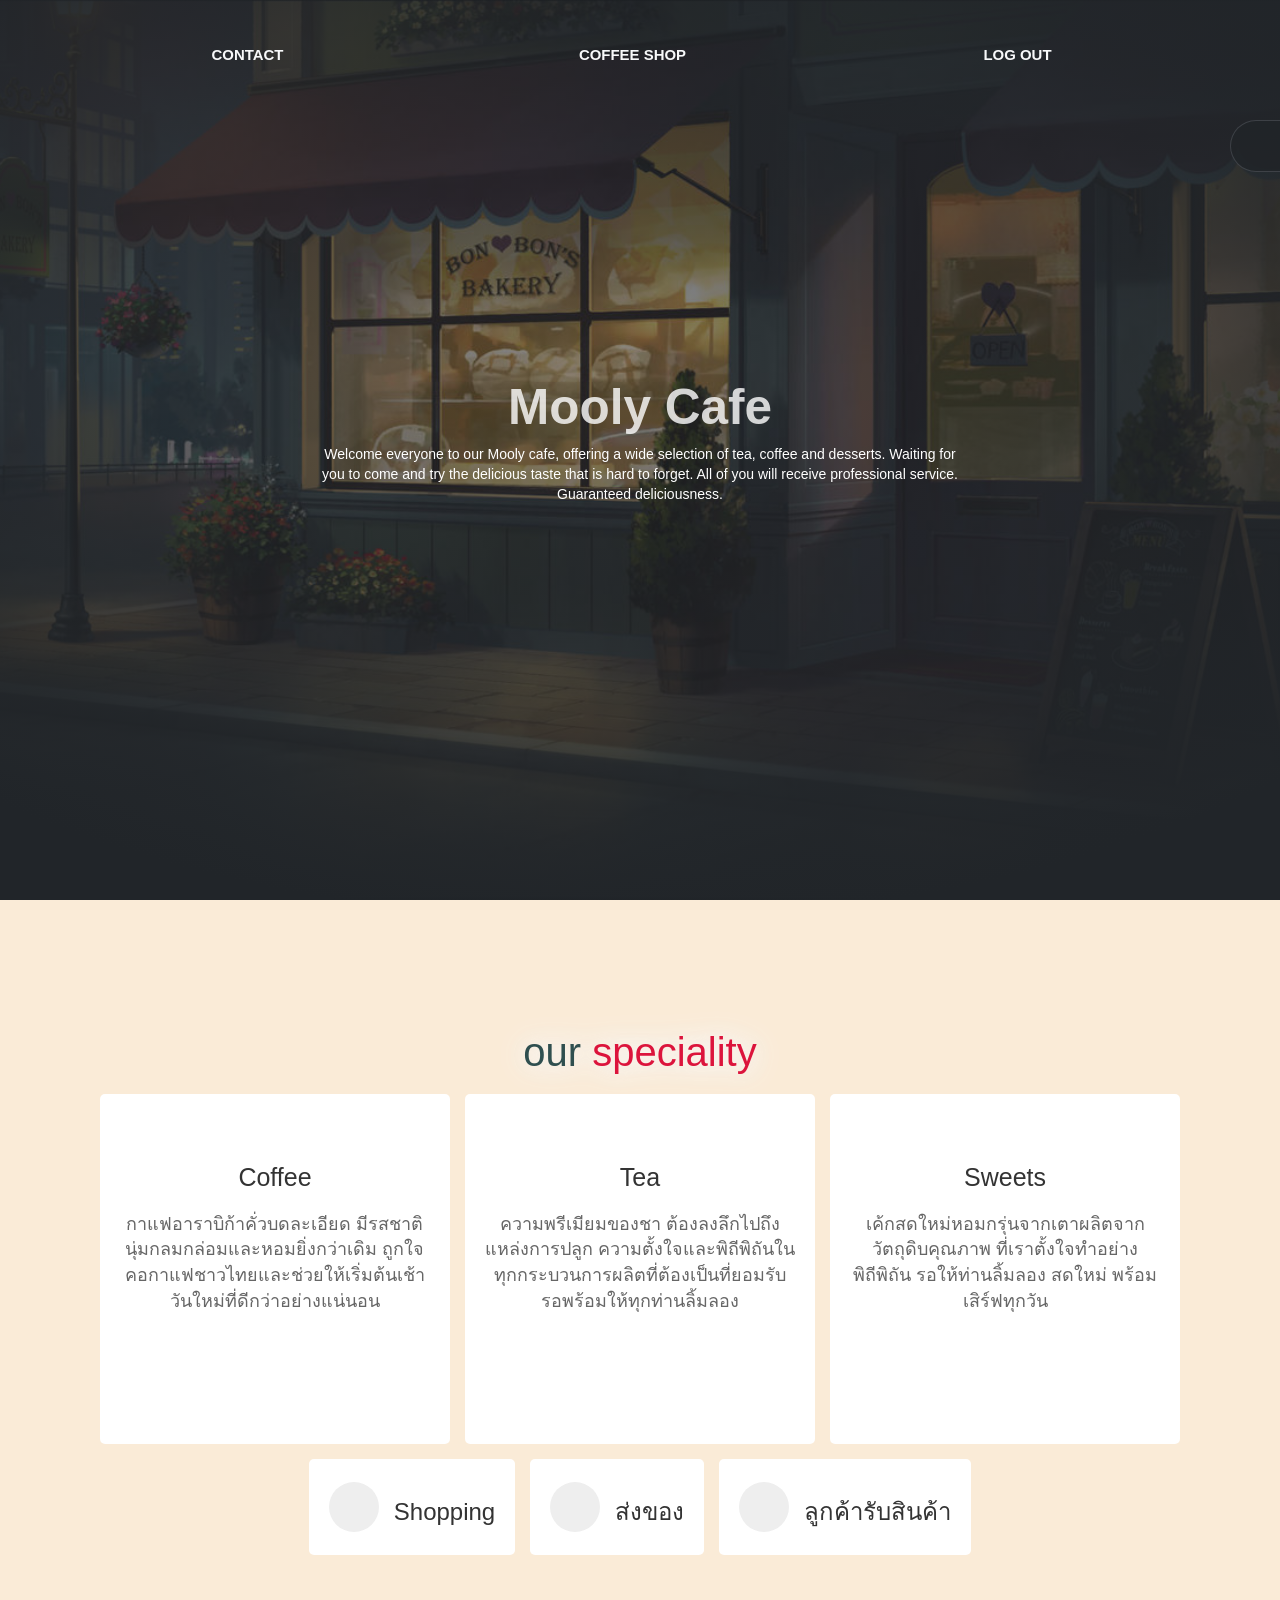
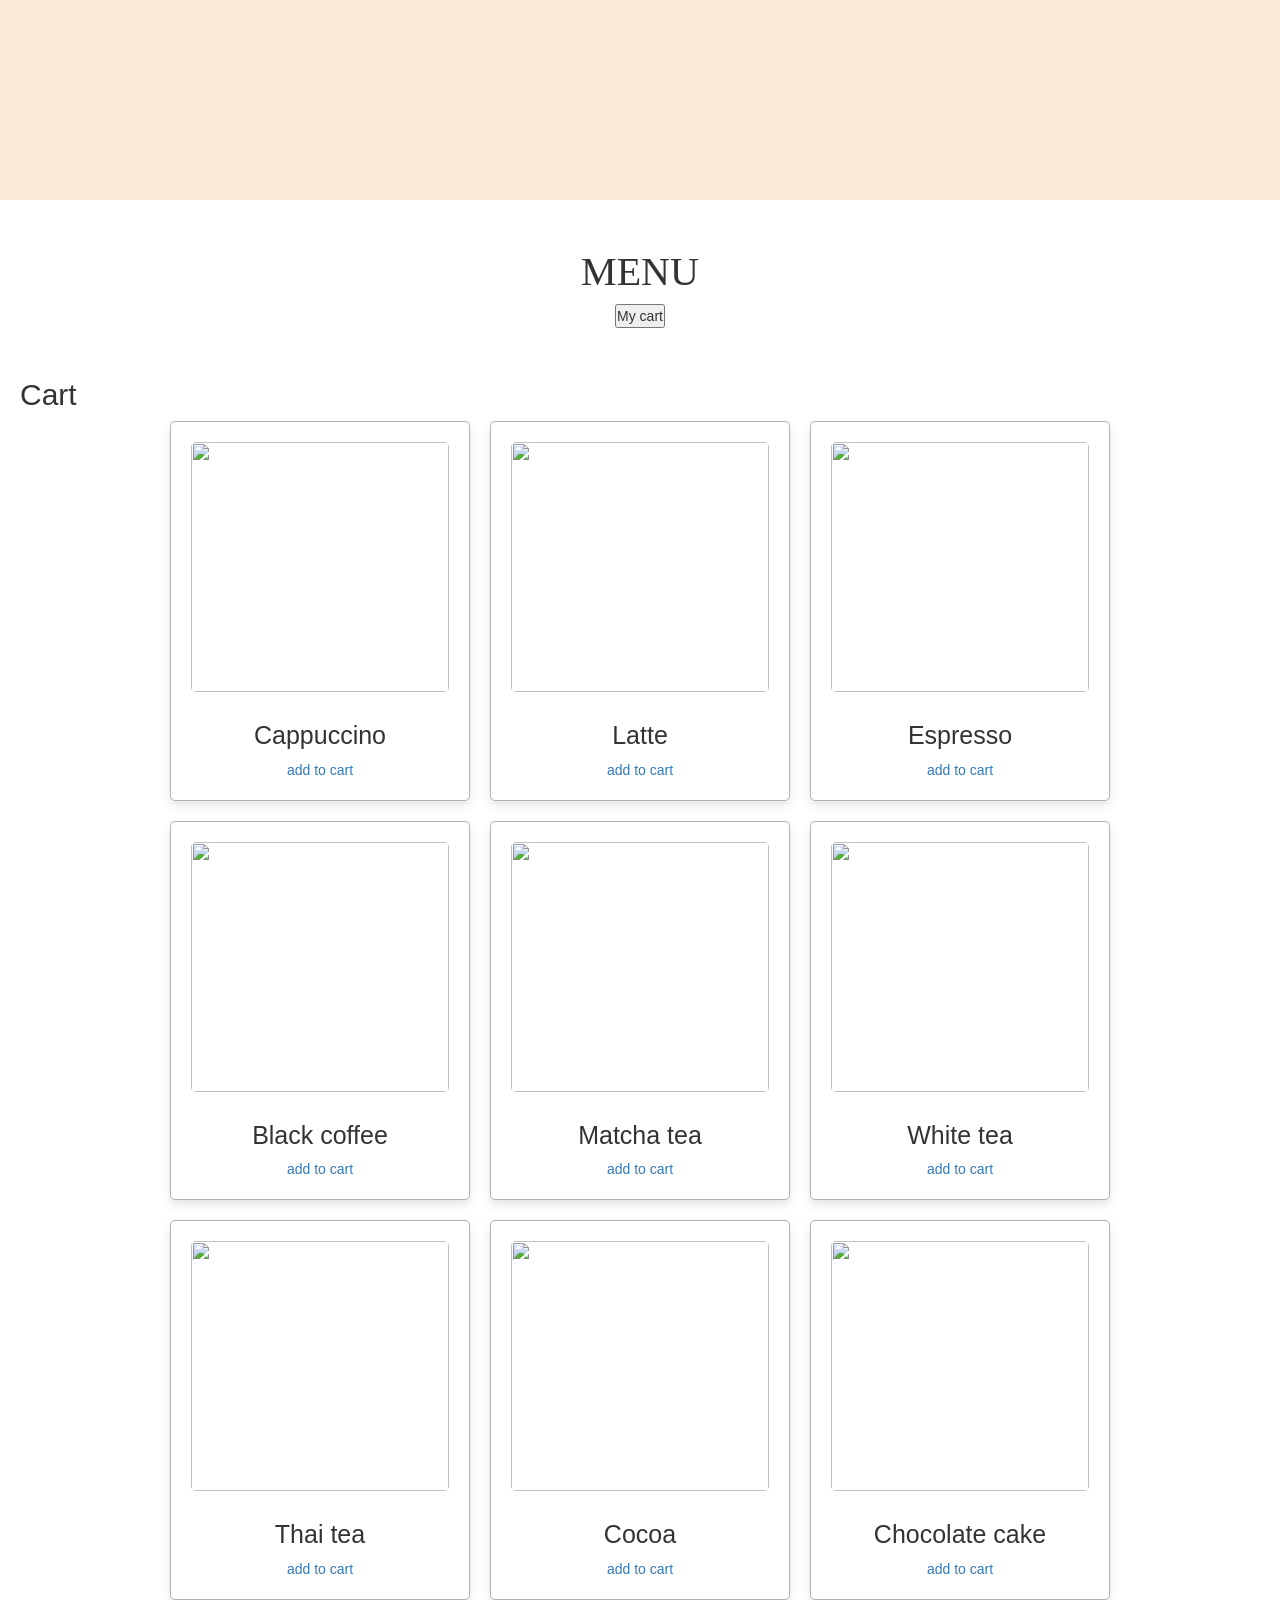
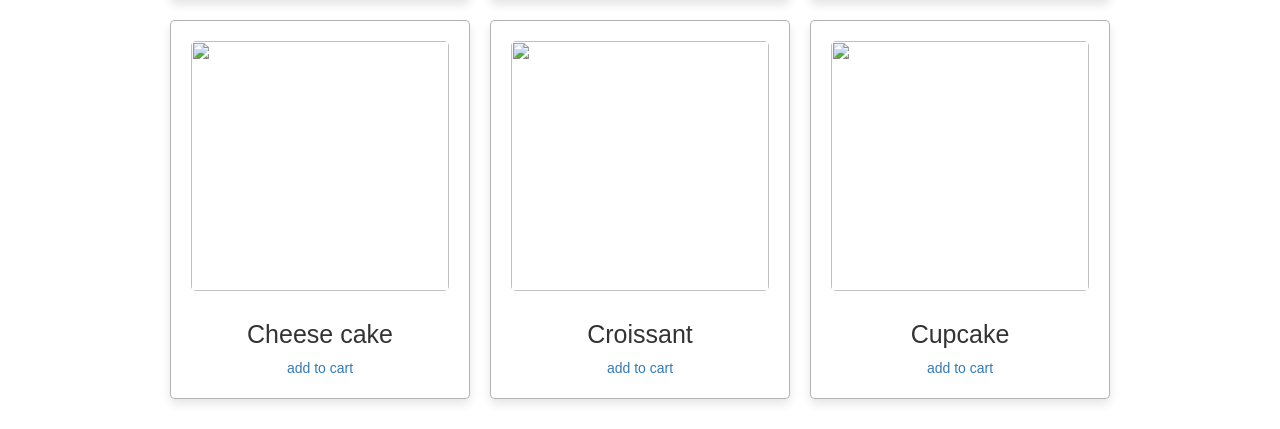
==== cafe.html @ e562bb5f "Webcafe" ====
<!DOCTYPE html>
<html lang="en">
<head>
	<meta charset="utf-8">
    <meta name="viewport" content="width=device-width, initial-scale=1, shrink-to-fit=no">
    <meta name="description" content="Start your development with Dorang landing page.">
    <meta name="author" content="Devcrud">
    <title>Nut So cool</title>
    <!-- font icons -->
    <link rel="stylesheet" href="assets/vendors/themify-icons/css/themify-icons.css">

   
	<link rel="stylesheet" href="assets/css/dorang.css">
    <link rel="stylesheet" href="styles/cafe.css">
    <link rel="stylesheet" href="styles/cafeContent.css">
    <link rel="stylesheet" href="styles/daynighticon.css">
    <link rel="stylesheet" href="https://cdnjs.cloudflare.com/ajax/libs/font-awesome/4.7.0/css/font-awesome.min.css">
    <link rel="stylesheet" href="https://maxcdn.bootstrapcdn.com/bootstrap/3.4.1/css/bootstrap.min.css">
    <script src="https://ajax.googleapis.com/ajax/libs/jquery/3.6.0/jquery.min.js"></script>
    <script src="https://maxcdn.bootstrapcdn.com/bootstrap/3.4.1/js/bootstrap.min.js"></script>

</head>
<body data-spy="scroll" data-target=".navbar" data-offset="40" id="home" class="dark-theme">
    
    <!-- page navbar -->
    <nav class="page-navbar" data-spy="affix" data-offset-top="10">
        <ul class="nav-navbar container">
            <li class="nav-item"><a href="contact.html" class="nav-link">CONTACT</a></li>
            <li class="nav-item"><a href="" class="nav-link">COFFEE SHOP</a></li>
            <li class="nav-item"><a href="index.html" class="nav-link">LOG OUT</a></li>
            
                
        </ul>
    </nav><!-- end of page navbar -->

    <div class="theme-selector">
        <a href="javascript:void(0)" class="spinner">
            <i class="ti-paint-bucket"></i>
        </a>
        <div class="body">
            <a href="javascript:void(0)" class="light"></a>
            <a href="javascript:void(0)" class="dark"></a>
        </div>
    </div>  

    <!-- page header -->
    <header class="header">
        <div class="overlay"></div>
        <div class="header-content">
            <h1 class="header-title">Mooly Cafe</h1>
            <p class="header-subtitle">Welcome everyone to our Mooly cafe, offering a wide selection of tea, coffee and desserts. Waiting for you to come and try the delicious taste that is hard to forget. All of you will receive professional service. Guaranteed deliciousness.</p>

           

        </div>
    </header><!-- end of page header -->
    <script src="src/cafe.js"></script>
    <!-- coffe shop -->
    <section class="coffeeshop">
        <h1 class="heading1"> our <span>speciality</span> </h1>
        <div class="box-container1">
            <div class="box1">
                <img class="image"
                    src="https://skeducation.com/wordpress/wp-content/uploads/2016/10/coffee2-900x480.jpg" alt="">
                <div class="content1">
                    <img src="https://cdn.icon-icons.com/icons2/1447/PNG/96/32432hotbeverage_98916.png" alt="">
                    <h3>Coffee</h3>
                    <p>กาแฟอาราบิก้าคั่วบดละเอียด
                        มีรสชาตินุ่มกลมกล่อมและหอมยิ่งกว่าเดิม
                        ถูกใจคอกาแฟชาวไทยและช่วยให้เริ่มต้นเช้าวันใหม่ที่ดีกว่าอย่างแน่นอน</p>
                </div>
            </div>

            <div class="box1">
                <img class="image"
                    src="https://res.cloudinary.com/dk0z4ums3/image/upload/v1621051241/attached_image_th/cupofasianherbaltea.jpg"
                    alt="">
                <div class="content1">
                    <img src="https://cdn.icon-icons.com/icons2/1954/PNG/96/teacup_122711.png" alt="">
                    <h3>Tea</h3>
                    <p>ความพรีเมียมของชา ต้องลงลึกไปถึงแหล่งการปลูก
                        ความตั้งใจและพิถีพิถันในทุกกระบวนการผลิตที่ต้องเป็นที่ยอมรับรอพร้อมให้ทุกท่านลิ้มลอง</p>
                </div>
            </div>

            <div class="box1">
                <img class="image"
                    src="https://chillchilljapan.com/wp-content/uploads/2016/05/%E0%B8%A0%E0%B8%B2%E0%B8%9E%E0%B8%AB%E0%B8%99%E0%B9%89%E0%B8%B2%E0%B8%88%E0%B8%AD-2018-01-05-11.52.01.png"
                    alt="">
                <div class="content1">
                    <img src="https://cdn.icon-icons.com/icons2/1447/PNG/96/32422shortcake_98853.png" alt="">
                    <h3>Sweets</h3>
                    <p>เค้กสดใหม่หอมกรุ่นจากเตาผลิตจากวัตถุดิบคุณภาพ ที่เราตั้งใจทำอย่างพิถีพิถัน รอให้ท่านลิ้มลอง
                        สดใหม่ พร้อมเสิร์ฟทุกวัน</p>
                </div>
            </div>
            
            <div class="icons">
                <i class="fa-duotone fa-cart-shopping-fast"></i>
                <div class="contenti">
                    <h3>Shopping</h3>
                </div>
            </div>

            <div class="icons">
                <i class="fa-duotone fa-cart-shopping-fast"></i>
                <div class="contenti">
                    <h3>ส่งของ</h3>
                </div>
            </div>

            <div class="icons">
                <i class="fa-duotone fa-cart-shopping-fast"></i>
                <div class="contenti">
                    <h3>ลูกค้ารับสินค้า</h3>
                </div>
            </div>
        </div>
        
    </section>
    <!-- รูปไอคอนตะกร้าจ้า  : <i class="fa-duotone fa-cart-shopping"></i> -->
    
    <section class="coffeebar" id="coffeebar">
        <div class="heading">
            <h3>MENU</h3>
            <button type="botton btn-cart">My cart</button>
        </div>
        
        <div class=" cart">
            <h2 class="cart-title">Cart</h2>
            
        </div>

        <div class="box-container">
            <div class="box">
                <span class="price"> 50bath </span>
                <img src="https://i.ibb.co/fpjVnZF/cappucino.jpg" alt="">
                <h3>Cappuccino</h3>
                <div class="buttons">
                    <!-- <input type ="number" value = "1" class = "product"> -->
                    <a href="#" class="btn-add">add to cart</a>
                </div>
            </div>

            <div class="box">
                <span class="price"> 50bath </span>
                <img src="https://i.ibb.co/N7mYw18/Latte-art.jpg" alt="">
                <h3>Latte</h3>
                <div class="buttons">
                    <a href="#" class="btn-cart">add to cart</a>
                </div>
            </div>

            <div class="box">
                <span class="price"> 50bath </span>
                <img src="https://i.ibb.co/1f94T7Z/es.jpg" alt="">
                <h3>Espresso</h3>
                <div class="buttons">
                    <a href="#" class="btn-cart">add to cart</a>
                </div>
            </div>

            <div class="box">
                <span class="price"> 50bath </span>
                <img src="https://i.ibb.co/y65c2xg/bcoffee.jpg" alt="">
                <h3>Black coffee</h3>
                <div class="buttons">
                    <a href="#" class="btn-cart">add to cart</a>
                </div>
            </div>

            <div class="box">
                <span class="price"> 50bath </span>
                <img src="https://i.ibb.co/X7wWy4K/matcha.jpg" alt="">
                <h3>Matcha tea</h3>
                <div class="buttons">
                    <a href="#" class="btn-cart">add to cart</a>
                </div>
            </div>

            <div class="box">
                <span class="price"> 60 bath </span>
                <img src="https://i.ibb.co/4sgkLrQ/whitetea.jpg" alt="">
                <h3>White tea</h3>
                <div class="buttons">
                    <a href="#" class="btn-cart">add to cart</a>
                </div>
            </div>

            <div class="box">
                <span class="price"> 40bath </span>
                <img src="https://i.ibb.co/pfft38P/tea.jpg" alt="">
                <h3>Thai tea</h3>
                <div class="buttons">
                    <a href="#" class="btn-cart">add to cart</a>
                </div>
            </div>

            <div class="box">
                <span class="price"> 40bath </span>
                <img src="https://i.ibb.co/c6w3RBk/cocoamilk.jpg" alt="">
                <h3>Cocoa</h3>
                <div class="buttons">
                    <a href="#" class="btn-cart">add to cart</a>
                </div>
            </div>

            <div class="box">
                <span class="price"> 60bath </span>
                <img src="https://i.ibb.co/RP58Jt3/Chocolatecake.jpg" alt="">
                <h3>Chocolate cake</h3>
                <div class="buttons">
                    <a href="#" class="btn-cart">add to cart</a>
                </div>
            </div>

            <div class="box">
                <span class="price"> 60 bath </span>
                <img src="https://i.ibb.co/W2pWGGS/cheesecake.jpg" alt="">
                <h3>Cheese cake</h3>
                <div class="buttons">
                    <a href="#" class="btn-cart">add to cart</a>
                </div>
            </div>

            <div class="box">
                <span class="price"> 60 bath </span>
                <img src="https://i.ibb.co/FmWG3Bw/Croissant.png" alt="">
                <h3>Croissant</h3>
                <div class="buttons">
                    <a href="#" class="btn-cart">add to cart</a>
                </div>
            </div>

            <div class="box">
                <span class="price"> 60 bath </span>
                <img src="https://i.ibb.co/64CjGXd/cupcake.jpg" alt="">
                <h3>Cupcake</h3>
                <div class="buttons">
                    <a href="#" class="btn-cart">add to cart</a>
                </div>
            </div>
        </div>
    </section>
  
   

    <!-- open js -->
    <script src="src/Openns.js"></script>

</body>
</html>
---- assets/css/dorang.css ----
/* modal box */
.modalBox {
  position: fixed;
  width: 0%;
  height: 0%;
  display: block;
  z-index: 1000;
  opacity: 0;
  visibility: hidden;
  background: rgba(33, 37, 41, 0.3);
}

.modalBox .modalBox-body {
  width: 0%;
  height: 0%;
  -webkit-transition: height .4s;
  transition: height .4s;
  overflow: hidden;
  position: absolute;
  left: 50%;
  top: 50%;
  -webkit-transform: translate(-50%, -50%);
      -ms-transform: translate(-50%, -50%);
          transform: translate(-50%, -50%);
}

.modalBox.show {
  opacity: 1;
  visibility: visible;
  top: 0;
  width: 100%;
  height: 100%;
}

.modalBox.show .modalBox-body {
  width: 70%;
  height: 450px;
}

/* page navbar */
.page-navbar {
  z-index: 999;
  position: fixed;
  width: 100%;
  top: 0;
  display: -webkit-box;
  display: -webkit-flex;
  display: -ms-flexbox;
  display: flex;
  height: 110px;
  -webkit-transition: all, 0.5s;
  transition: all, 0.5s;
}

@media (prefers-reduced-motion: reduce) {
  .page-navbar {
    -webkit-transition: none;
    transition: none;
  }
}

.page-navbar .nav-navbar {
  height: 100%;
  list-style-type: none;
  padding-left: 0;
  display: -webkit-box;
  display: -webkit-flex;
  display: -ms-flexbox;
  display: flex;
  -webkit-box-align: center;
  -webkit-align-items: center;
      -ms-flex-align: center;
          align-items: center;
}

.page-navbar .nav-navbar .nav-item {
  -webkit-box-flex: 1;
  -webkit-flex-grow: 1;
      -ms-flex-positive: 1;
          flex-grow: 1;
  text-align: center;
  -webkit-flex-basis: 0;
      -ms-flex-preferred-size: 0;
          flex-basis: 0;
}

.page-navbar .nav-navbar .nav-link {
  -webkit-box-flex: 1;
  -webkit-flex-grow: 1;
      -ms-flex-positive: 1;
          flex-grow: 1;
  text-align: center;
  -webkit-flex-basis: 0;
      -ms-flex-preferred-size: 0;
          flex-basis: 0;
  flex-grow: 1;
  color: #f8f9fa;
  font-weight: bold;
  text-decoration: none;
  font-size: calc(12px + (15 - 12) * ((100vw - 300px) / (1300 - 300)));
}

.page-navbar .nav-navbar .nav-link i {
  font-weight: bold;
  display: inline-block;
  margin-right: 3px;
  position: relative;
  top: 1px;
  font-size: 14px;
}

.page-navbar .nav-navbar .nav-link img {
  width: calc(25px + (45 - 25) * ((100vw - 300px) / (1300 - 300)));
}

.page-navbar .nav-navbar .search {
  position: relative;
}

.page-navbar .nav-navbar .search .search-wrapper {
  position: absolute;
  top: 170%;
  right: 25%;
  width: 100%;
  background: rgba(33, 37, 41, 0.9);
  border-radius: 0.25rem;
  padding: 10px;
  border: 1px solid #495057;
  min-width: 250px;
  opacity: 0;
  visibility: hidden;
  -webkit-transform: translateY(10px);
      -ms-transform: translateY(10px);
          transform: translateY(10px);
  -webkit-transition: all, 0.3s;
  transition: all, 0.3s;
}

@media (prefers-reduced-motion: reduce) {
  .page-navbar .nav-navbar .search .search-wrapper {
    -webkit-transition: none;
    transition: none;
  }
}

.page-navbar .nav-navbar .search .search-wrapper:after {
  content: '';
  width: 15px;
  height: 15px;
  border-radius: 3px;
  display: block;
  background: inherit;
  -webkit-transform: rotate(45deg);
      -ms-transform: rotate(45deg);
          transform: rotate(45deg);
  position: absolute;
  top: -8px;
  right: 40px;
  border-top: 1px solid #495057;
  border-left: 1px solid #495057;
}

.page-navbar .nav-navbar .search .search-wrapper input {
  border-radius: 0.25rem;
  border-width: 1px;
  padding: 5px 8px;
  margin: 0;
}

.page-navbar .nav-navbar .search .search-wrapper.show {
  opacity: 1;
  visibility: visible;
  -webkit-transform: translateY(0);
      -ms-transform: translateY(0);
          transform: translateY(0);
}

.page-navbar.affix {
  background: #212529;
  height: 70px;
  border-bottom: 1px solid rgba(173, 181, 189, 0.1);
}

.page-navbar.affix .nav-link {
  color: #fff;
}

/* select theme */
.theme-selector {
  background: rgba(33, 37, 41, 0.8);
  z-index: 1000;
  position: fixed;
  top: 120px;
  left: calc(100% - 50px);
  width: 200px;
  display: -webkit-box;
  display: -webkit-flex;
  display: -ms-flexbox;
  display: flex;
  border-radius: 40px 0 0 40px;
  border: 1px solid rgba(173, 181, 189, 0.2);
  -webkit-transition: all, 0.3s;
  transition: all, 0.3s;
}

@media (prefers-reduced-motion: reduce) {
  .theme-selector {
    -webkit-transition: none;
    transition: none;
  }
}

.theme-selector.show {
  left: calc(100% - 200px);
}

.theme-selector .spinner {
  width: 50px;
  height: 50px;
  text-align: center;
  line-height: 50px;
  border-right: 1px solid rgba(173, 181, 189, 0.2);
}

.theme-selector .spinner i {
  color: #fff;
}

.theme-selector .body {
  -webkit-box-flex: 1;
  -webkit-flex-grow: 1;
      -ms-flex-positive: 1;
          flex-grow: 1;
  text-align: center;
}

.theme-selector .body a {
  display: inline-block;
  width: 20px;
  height: 20px;
  border-radius: 50%;
  margin-top: 15px;
}

.theme-selector .body a.light {
  background: #fff;
  border: 2px solid #343a40;
}

.theme-selector .body a.dark {
  background: #343a40;
  border: 2px solid #fff;
}

.footer {
  position: relative;
  width: 100%;
  z-index: 999;
  display: -webkit-box;
  display: -webkit-flex;
  display: -ms-flexbox;
  display: flex;
  padding: 20px 0;
  margin-top: 50px;
  -webkit-box-align: center;
  -webkit-align-items: center;
      -ms-flex-align: center;
          align-items: center;
}

.footer .infos {
  text-align: right;
  color: #fff;
  opacity: 1;
  width: 50%;
  margin-bottom: -1px;
  padding: 0 4px;
  font-size: 14px;
}

.footer .infos a {
  color: inherit;
  display: inline-block;
}

.footer span {
  width: 40px;
  display: inline-block;
  text-align: center;
}

.footer .links {
  width: 50%;
  text-align: left;
  padding: 0 4px;
}

.footer .links a {
  display: inline-block;
  margin: 0 15px;
  color: #fff;
  opacity: 1;
  font-size: 14px;
}

.footer .links a:first-child {
  margin-left: 0;
}

@media (max-width: 991.98px) {
  .footer {
    -webkit-box-orient: vertical;
    -webkit-box-direction: normal;
    -webkit-flex-direction: column;
        -ms-flex-direction: column;
            flex-direction: column;
  }
  .footer .infos,
  .footer .links {
    width: 100%;
    text-align: center;
    margin: 5px 0;
  }
  .footer span {
    display: none;
  }
}

.header {
  z-index: 990;
  position: relative;
  height: 100%;
  min-height: 600px;
  text-align: center;
  color: #fff;
  background-image: url(../styles/image/header.png);
  background-size: cover;
  background-position: center;
  -webkit-transition: .2s;
  transition: .2s;
  -webkit-transition-timing-function: linear;
          transition-timing-function: linear;
}

.header .overlay {
  position: absolute;
  left: 0;
  top: 0;
  height: 100%;
  width: 100%;
  background-image: -webkit-radial-gradient(48% 42%, 140% 110%, rgba(33, 37, 41, 0.5), rgba(33, 37, 41, 0.6), rgba(33, 37, 41, 0.7), rgba(33, 37, 41, 0.8), rgba(33, 37, 41, 0.93), #212529 55%, #212529 200%);
  background-image: radial-gradient(140% 110% at 48% 42%, rgba(33, 37, 41, 0.5), rgba(33, 37, 41, 0.6), rgba(33, 37, 41, 0.7), rgba(33, 37, 41, 0.8), rgba(33, 37, 41, 0.93), #212529 55%, #212529 200%);
}

.header .header-content {
  position: absolute;
  left: 50%;
  top: 50%;
  -webkit-transform: translate(-50%, -50%);
  -ms-transform: translate(-50%, -50%);
      transform: translate(-50%, -50%);
}

.header .header-content .header-title {
  font-size: calc(25px + (50 - 25) * ((100vw - 300px) / (1300 - 300)));
  margin-top: 15px;
  margin-bottom: 10px;
  font-weight: bold;
}

.header .header-content .header-subtitle {
  opacity: 1;
  margin-bottom: 30px;
}

.header .header-content .btn-theme-color {
  padding: 8px 20px;
  border-radius: 30px;
  border: 2px solid #fff;
  color: #fff;
  background: transparent;
  outline: 0;
  -webkit-transition: all, 0.3s;
  transition: all, 0.3s;
  font-size: calc(12px + (15 - 12) * ((100vw - 300px) / (1300 - 300)));
  font-weight: bold;
}

@media (prefers-reduced-motion: reduce) {
  .header .header-content .btn-theme-color {
    -webkit-transition: none;
    transition: none;
  }
}

.header .header-content .btn-theme-color i {
  position: relative;
  top: 1px;
  font-weight: bold;
}

.header .header-content .btn-theme-color:hover {
  background: rgba(255, 255, 255, 0.5);
  border-color: rgba(255, 255, 255, 0.1);
  color: #000;
}

.header .header-content .btn-theme-color:active {
  background: white;
}

.header-title {
  font-size: 2.4rem;
  font-weight: bold;
  opacity: .8;
}

.header-mini {
  min-height: 24rem;
  height: 24rem;
  display: -webkit-box;
  display: -webkit-flex;
  display: -ms-flexbox;
  display: flex;
  -webkit-box-orient: vertical;
  -webkit-box-direction: normal;
  -webkit-flex-direction: column;
      -ms-flex-direction: column;
          flex-direction: column;
  -webkit-box-align: center;
  -webkit-align-items: center;
      -ms-flex-align: center;
          align-items: center;
  -webkit-box-pack: center;
  -webkit-justify-content: center;
      -ms-flex-pack: center;
          justify-content: center;
  text-align: center;
  padding: 1rem;
  background: #80bdff !important;
}

html,
body {
  height: 100%;
}

/* page container and row */
.page-container {
  text-align: center;
  padding: 50px 0;
}

@media (max-width: 767.98px) {
  .row {
    margin-left: 0;
    margin-right: 0;
  }
}


.contact-section .overlay {
  position: absolute;
  left: 0;
  top: 0;
  height: 100%;
  width: 100%;
  background-image: -webkit-radial-gradient(48% 65%, 200% 130%, rgba(33, 37, 41, 0.5), rgba(33, 37, 41, 0.6), rgba(33, 37, 41, 0.7), rgba(33, 37, 41, 0.87), rgba(33, 37, 41, 0.99), #212529 55%, #212529 200%);
  background-image: radial-gradient(200% 130% at 48% 65%, rgba(33, 37, 41, 0.5), rgba(33, 37, 41, 0.6), rgba(33, 37, 41, 0.7), rgba(33, 37, 41, 0.87), rgba(33, 37, 41, 0.99), #212529 55%, #212529 200%);
}

body.light-theme {
  background-color: #fff !important;
  color: #000;
}

body.light-theme .title {
  color: #000;
}

body.light-theme p {
  color: #000;
}

body.light-theme nav.page-navbar .nav-link {
  color: #000;
}

body.light-theme nav.page-navbar.affix {
  background: #fff;
  border-bottom: 1px solid rgba(73, 80, 87, 0.2);
}

body.light-theme nav.page-navbar.affix .nav-link {
  color: #343a40;
}

body.light-theme nav.page-navbar .nav-navbar .search .search-wrapper {
  background: #fff;
  border-color: rgba(173, 181, 189, 0.5);
}

body.light-theme nav.page-navbar .nav-navbar .search .search-wrapper:after {
  border-color: inherit;
}

body.light-theme .theme-selector {
  background: #fff;
}

body.light-theme .theme-selector .spinner i {
  color: #343a40;
}

body.light-theme .header {
  background-image: url(../styles/image/header-light.png);
}

body.light-theme .header .overlay {
  background-image: -webkit-radial-gradient(48% 42%, 140% 110%, rgba(255, 255, 255, 0.4), rgba(255, 255, 255, 0.5), rgba(255, 255, 255, 0.65), rgba(255, 255, 255, 0.75), rgba(255, 255, 255, 0.93), #fff 55%, #fff 200%);
  background-image: radial-gradient(1500% 300% at 48% 42%, rgba(255, 255, 255, 0.4), rgba(255, 255, 255, 0.5), rgba(255, 255, 255, 0.65), rgba(255, 255, 255, 0.75), rgba(255, 255, 255, 0.93), #fff 55%, #fff 200%);
}

body.light-theme .header p,
body.light-theme .header .title,
body.light-theme .header .header-title {
  color: #212529;
}

body.light-theme .header .btn-theme-color {
  border-color: #212529;
  color: #212529;
}

body.light-theme .header .btn-theme-color:hover {
  background: rgba(33, 37, 41, 0.5);
  border-color: rgba(33, 37, 41, 0.1);
  color: #fff;
}

body.light-theme .header .btn-theme-color:active {
  background: #212529;
}

body.light-theme .overlay-img p,
body.light-theme .overlay-img .title,
body.light-theme .overlay-img .subtitle {
  color: #fff;
}

body.light-theme .card .card-title,
body.light-theme .card .card-subtitle {
  color: #212529;
}

body.light-theme .form-control {
  border-color: #adb5bd;
  background: rgba(206, 212, 218, 0.6);
  color: #343a40;
}

body.light-theme .form-control::-webkit-input-placeholder {
  color: #495057;
}

body.light-theme .form-control::-moz-placeholder {
  color: #495057;
}

body.light-theme .form-control:-ms-input-placeholder {
  color: #495057;
}

body.light-theme .form-control::-ms-input-placeholder {
  color: #495057;
}

body.light-theme .form-control::placeholder {
  color: #495057;
}

body.light-theme .form-control:focus {
  border-color: rgba(33, 37, 41, 0.6);
}

body.light-theme .form-control[type="submit"]:focus, body.light-theme .form-control[type="submit"]:hover {
  background-color: rgba(52, 58, 64, 0.6);
  border-color: rgba(52, 58, 64, 0.6);
  color: #fff;
}

body.light-theme .contact-section .overlay {
  background-image: -webkit-radial-gradient(48% 65%, 200% 130%, rgba(255, 255, 255, 0.5), rgba(255, 255, 255, 0.6), rgba(255, 255, 255, 0.7), rgba(255, 255, 255, 0.87), rgba(255, 255, 255, 0.99), #fff 55%, #fff 200%);
  background-image: radial-gradient(200% 130% at 48% 65%, rgba(255, 255, 255, 0.5), rgba(255, 255, 255, 0.6), rgba(255, 255, 255, 0.7), rgba(255, 255, 255, 0.87), rgba(255, 255, 255, 0.99), #fff 55%, #fff 200%);
}

body.light-theme .contact-section .footer .infos,
body.light-theme .contact-section .footer span,
body.light-theme .contact-section .footer .links a {
  color: #212529;
}

body.dark-theme {
  background: #212529;
}
---- styles/cafe.css ----
* {
    margin: 0;
    padding: 0;
    box-sizing: border-box;
    font-family: 'Montserrat', sans-serif;
}

body {
    /* background-image: url(image/bgLight.png); */
    background-size: contain;
    transition: background-image .5s ease-in-out
    
   
}

.dark-mode {
    background-image: url(image/bgDark.png);
    background-size: contain;
    
    transition: background-image .5s ease-in-out
    
    
}
#yudBackground{
    mask-image: url(image/bgLight.png);
    width: 100%;
    height: 100%;
    object-fit: cover;
    position: absolute; 
    z-index:-2;
    
}

.topcontent{
    position: relative;
    min-height: 100vh;
}
a {
    text-decoration: none;
}

a:hover {
    text-decoration: none;
}

ul {
    list-style: none;
}


.menu {
    display: flex;
    justify-content: space-between;
    align-items: center;
    color: rgb(255, 251, 251);
    font-size: 1.5em;
    font-weight: bold;
    padding: 0.5em;
    text-align: center;
    margin: 0 auto;
    /* z-index: 1; */

}

.menu ul {
    display: flex;
    justify-content: flex-end;
    list-style-type: none;

}

.menu li {
    display: inline-block;
    margin: 0 1rem;
    padding: 0.5rem 1rem;
    position: relative;
    text-align: center;
    text-transform: uppercase;
    transition: all 0.3s ease;
    font-size: 22px;

}

.menu ul li a {
    filter: drop-shadow(0 0 10px rgb(245, 245, 245))drop-shadow(0 0 15px rgb(248, 246, 246));
    color: rgb(0, 0, 0);

}

.menu ul li a:hover {
    color: rgb(247, 190, 115);
    cursor: pointer;
    transform: scale(1.1);
    transition: 0.3s;
    /* margin: 24px; */
    width: 50px;
    height: 50px;
    animation: zoom-in-zoom-out 0.3s ease infinite;
}

@media screen and (max-width: 835px) {
    .menu {display: block;}
    .menu ul {display: block;}
  }

.nav-menu1{
    display: flex;
}

#exampleModal {
    color: black;
}

#inputTimer {
    text-align: center;
    border-radius: 15px;
    width: 50px;
    height: 49px;
}

#btnSwiftMode1:hover,
#btnSwiftMode2:hover,
#btnTimer1:hover,
#btnTimer2:hover {
    filter: drop-shadow(0 0 20px rgb(245, 245, 245))drop-shadow(0 0 50px rgb(248, 246, 246));
    cursor: pointer;
    transform: scale(1.2);
    transition: 0.3s;
}
.modal-title {
    color:black;
    padding-top:10px;
}

#textUsername {
    background-image: url(image/yoyo.gif);
    border-radius: 5px;
    font-weight: bold;
    font-size: 4rem;
    color: #fff;
    /* font-size: 1.5em; */
    padding: 0.5em;
    width: 100%;

    position: relative;
    text-transform: uppercase;
}

/* มายนัด */
.coffeeshop {
    display: flex;
    min-height: 100vh;
    width: 100%;
    flex-direction: column;
    padding: 100px 100px 100px;
    max-width: 100vw;
    margin: 0 auto;
    background-color: antiquewhite;
    
}

.heading {
    text-align: center;
    margin-bottom: 3rem;
}

.heading img {
    height: 4rem;
    margin-bottom: 1rem;
}

.heading h3 {
    font-size: 4rem;
    color: var(--black);
    font-family: 'Merienda One', cursive;
}

.heading1{
    text-align: center;
    font-size: 4rem;
    padding: 1rem;
    color: darkslategrey;
    filter: drop-shadow(0 0 10px rgb(245, 245, 245))drop-shadow(0 0 15px rgb(248, 246, 246));
}
.heading1 span{
    color: crimson;
}
.coffeeshop .box-container1 {
    display: grid;
    grid-template-columns: repeat(auto-fit, 45rem);
    gap: 1rem;
    align-items: flex-start;
    justify-content: center;
}

/* .coffeeshop .box1 {
    background-color: rgb(255, 255, 255);
    border-radius: 1rem;
    padding: 2rem;
    box-shadow: 0 0.5rem 1rem rgba(0, 0, 0, 0.2);
    transition: all 0.3s ease;
    cursor: pointer;
    position: relative;
    margin: 1rem;
    max-width: 500px;
    max-height: 700px;
    text-align: center;

    color: rgb(0, 0, 0);
    filter: drop-shadow(0 0 10px rgb(245, 245, 245))drop-shadow(0 0 15px rgb(248, 246, 246));
} */
.dark-mode .box1 {
    /* background-color: rgb(0, 0, 0); */
    border-radius: 1rem;
    padding: 2rem;
    box-shadow: 0 0.5rem 1rem rgba(0, 0, 0, 0.2);
    transition: all 0.3s ease;
    cursor: pointer;
    position: relative;
    margin: 1rem;
    max-width: 500px;
    max-height: 700px;
    text-align: center;

    color: rgb(0, 0, 0);
    filter: drop-shadow(0 0 10px rgb(253, 201, 132))drop-shadow(0 0 15px rgb(253, 201, 132));

}
/* New */
.coffeeshop .box-container1{
    display: flex;
    flex-wrap: wrap;
    gap: 1.5rem;
}
.coffeeshop .box-container1 .box1{
    flex: 1 1 30rem;
    position: relative;
    overflow: hidden;
    box-shadow: 0 .5rem 1 rem rgba(0, 0, 0, .1);
    /* border: 1rem solid rgba(0, 0, 0, .3); */
    cursor: pointer;
    border-radius: .5rem;
    min-height: 350px;
}
.coffeeshop .box-container1 .box1 .image{
    height: 100%;
    width: 100%;
    object-fit: cover;
    position: absolute;
    top: -100%; left: 0;
    transition: all .3s ease;
}
.coffeeshop .box-container1 .box1 .content1{
    text-align: center;
    background-color: #fff;
    padding: 2rem;
    min-height: 350px;
}
.coffeeshop .box-container1 .box1 .content1 img{
    margin: 1.5rem 0;

}
.coffeeshop .box-container1 .box1 .content1 h3{
    font-size: 2.5rem;
    color: #333;
}
.coffeeshop .box-container1 .box1 .content1 p{
    font-size: 1.8rem;
    color: #666;
    padding: 1rem 0;
}
.coffeeshop .box-container1 .box1:hover .image{
    top: 0;
}

.icons{
    display: flex;
    align-items: center;
    gap: 1.5rem;
    padding: 2rem;
    background: #fff;
    box-shadow: var(--box-shadow);
    border-radius: .5rem;
}
.icons i{
    height: 5rem;
    width: 5rem;
    line-height: 5rem;
    font-size: 2.5rem;
    border-radius: 50%;
    background: #eee;
    color:var(--black);
    text-align: center;
}
.icons .cotenti h3{
    color: var(--yellow);
    font-size: 2.5rem;
}
.icons:hover i{
    background: var(--yellow);
}
.icons:hover .cotenti h3{
    color: #fff;
}










.coffeebar {
    display: flex;
    flex-direction: column;
    background-color: rgb(255, 255, 255);
    padding: 3rem 2rem;
    max-width: 100vw;
    margin: 0 auto;
}

.coffeebar .box-container {
    display: grid;
    grid-template-columns: repeat(auto-fit, 30rem);
    gap: 2rem;
    align-items: flex-start;
    justify-content: center;
}

.coffeebar .box-container .box {
    padding: 2rem;
    background: #fff;
    box-shadow: 0 .5rem 1rem rgba(0, 0, 0, .1);
    border: .1rem solid rgba(0, 0, 0, .3);
    border-radius: .5rem;
    text-align: center;
    flex: 1 1 30rem;
    position: relative;
}

.coffeebar .box-container .box:hover{
    padding: 10px;
    border: 1px solid var(--black);
    transition: 0.4s;
}

.coffeebar .box-container .box .active{
    display: inline-block;
}

.coffeebar .box-container .box img {
    height: 25rem;
    object-fit: cover;
    width: 100%;
    border-radius: .5rem;
}

.coffeebar .box-container .box .price {
    position: absolute;
    top: 3rem;
    left: 3rem;
    background: var(--red);
    color: #fff;
    font-size: 2rem;
    padding: .5rem 1rem;
    border-radius: .5rem;
}

.coffeebar .box-container .box h3 {
    color: #333;
    font-size: 2.5rem;
    padding-top: 1rem;
}

.coffeebar.box-container.box.buttons{
   display: flex;
   gap:1.5rem;
   flex-wrap: wrap;
   margin-top: 1rem;
   border-radius: 8px;

}

.coffeebar.box-container.box.buttons a{
    flex:1 1 16rem;
    padding:1rem;
    font-size: 1.8rem;
    width: 50%;
    color:rgb(0, 0, 0);
    border:.1rem solid #444;
 }

.coffeebar.box-container.box.buttons a .btn-cart{
    background-color: white;
    color: black;
    border: 2px solid #84673d;
 }

.coffeebar.box-container.box.buttons a .btn-cart:hover{
    background-color: #84673d;
    color: rgb(0, 0, 0);
 }
---- styles/cafeContent.css ----
.body-content {
    z-index: 990;
    position: relative;
    height: 100%;
    min-height: 600px;
    text-align: center;
    color: #fff;
    background-image: url(../imgs/header.png);
    background-size: cover;
    background-position: center;
    -webkit-transition: .2s;
    transition: .2s;
    -webkit-transition-timing-function: linear;
            transition-timing-function: linear;
}


.block-content  {
    position: absolute;
    left: 50%;
    top: 50%;
    -webkit-transform: translate(-50%, -50%);
    -ms-transform: translate(-50%, -50%);
        transform: translate(-50%, -50%);
        
        
}
 
.block-content  {

    opacity: 1;
    margin-bottom: 30px;
    padding: 8px 20px;
    border-radius: 30px;
    
    color: #fff;
    background: transparent;
    outline: 0;
    -webkit-transition: all, 0.3s;
    transition: all, 0.3s;
    font-size: calc(12px + (15 - 12) * ((100vw - 300px) / (1300 - 300)));
    font-weight: bold;
}

.play-btn-inner {

    position: absolute;
    left: 50%;
    top: 65%;
    -webkit-transform: translate(-50%, -50%);
    -ms-transform: translate(-50%, -50%);
        transform: translate(-50%, -50%);
}



.block-dark {
    background-color: rgba(0, 0, 0, .4);
    color: #fff;
    
}

.block-light {
    background-color: rgba(255, 255, 255, .4);
    color: #000;
    
}
---- styles/daynighticon.css ----
.changeMode{
  position: relative;
}

.toggleWrapper {
  font-family: "Helvetica Rounded", "Arial Rounded MT Bold", "Montserrat", sans-serif;
  color: #fff;
  background-color: #ffaa00;
  position: relative;
  top: 50%;
  left: 50%;
  overflow: hidden;
  padding: 0 55px;
  transform: translate3d(-50%, -50%, 0);
}
.toggleWrapper input {
  position: relative;
  left: -99em;
}

.toggle {
  cursor: pointer;
  display: inline-block;
  position: relative;
  width: 90px;
  height: 50px;
  background-color: #83d8ff;
  border-radius: 84px;
  transition: background-color 200ms cubic-bezier(0.445, 0.05, 0.55, 0.95);
}
.toggle:before {
  content: "AM";
  position: absolute;
  left: -50px;
  top: 15px;
  font-size: 18px;
}
.toggle:after {
  content: "PM";
  position: absolute;
  right: -48px;
  top: 15px;
  font-size: 18px;
  color: #749ed7;
}

.toggle__handler {
  display: inline-block;
  position: relative;
  z-index: 1;
  top: 3px;
  left: 3px;
  width: 44px;
  height: 44px;
  background-color: #ffcf96;
  border-radius: 50px;
  box-shadow: 0 2px 6px rgba(0, 0, 0, 0.3);
  transition: all 400ms cubic-bezier(0.68, -0.55, 0.265, 1.55);
  transform: rotate(-45deg);
}
.toggle__handler .crater {
  position: absolute;
  background-color: #e8cda5;
  opacity: 0;
  transition: opacity 200ms ease-in-out;
  border-radius: 100%;
}
.toggle__handler .crater--1 {
  position: absolute;
  top: 18px;
  left: 10px;
  width: 4px;
  height: 4px;
}
.toggle__handler .crater--2 {
  position: absolute;
  top: 28px;
  left: 22px;
  width: 6px;
  height: 6px;
}
.toggle__handler .crater--3 {
  position: absolute;
  top: 10px;
  left: 25px;
  width: 8px;
  height: 8px;
}

.star {
  position: absolute;
  background-color: #ffffff;
  transition: all 300ms cubic-bezier(0.445, 0.05, 0.55, 0.95);
  border-radius: 50%;
}

.star--1 {
  position: absolute;
  top: 10px;
  left: 35px;
  z-index: 0;
  width: 30px;
  height: 3px;
}

.star--2 {
  position: absolute;
  top: 18px;
  left: 28px;
  z-index: 1;
  width: 30px;
  height: 3px;
}

.star--3 {
  position: absolute;
  top: 27px;
  left: 40px;
  z-index: 0;
  width: 30px;
  height: 3px;
}

.star--4,
.star--5,
.star--6 {
  opacity: 0;
  transition: all 300ms 0 cubic-bezier(0.445, 0.05, 0.55, 0.95);
}

.star--4 {
  position: absolute;
  top: 16px;
  left: 11px;
  z-index: 0;
  width: 2px;
  height: 2px;
  transform: translate3d(3px, 0, 0);
}

.star--5 {
  position: absolute;
  top: 32px;
  left: 17px;
  z-index: 0;
  width: 3px;
  height: 3px;
  transform: translate3d(3px, 0, 0);
}

.star--6 {
  position: absolute;
  top: 36px;
  left: 28px;
  z-index: 0;
  width: 2px;
  height: 2px;
  transform: translate3d(3px, 0, 0);
}

input:checked + .toggle {
  background-color: #749dd6;
}
input:checked + .toggle:before {
  color: #749ed7;
}
input:checked + .toggle:after {
  color: #ffffff;
}
input:checked + .toggle .toggle__handler {
  background-color: #ffe5b5;
  transform: translate3d(40px, 0, 0) rotate(0);
}
input:checked + .toggle .toggle__handler .crater {
  opacity: 1;
}
input:checked + .toggle .star--1 {
  width: 2px;
  height: 2px;
}
input:checked + .toggle .star--2 {
  width: 4px;
  height: 4px;
  transform: translate3d(-5px, 0, 0);
}
input:checked + .toggle .star--3 {
  width: 2px;
  height: 2px;
  transform: translate3d(-7px, 0, 0);
}
input:checked + .toggle .star--4,
input:checked + .toggle .star--5,
input:checked + .toggle .star--6 {
  opacity: 1;
  transform: translate3d(0, 0, 0);
}
input:checked + .toggle .star--4 {
  transition: all 300ms 200ms cubic-bezier(0.445, 0.05, 0.55, 0.95);
}
input:checked + .toggle .star--5 {
  transition: all 300ms 300ms cubic-bezier(0.445, 0.05, 0.55, 0.95);
}
input:checked + .toggle .star--6 {
  transition: all 300ms 400ms cubic-bezier(0.445, 0.05, 0.55, 0.95);
}
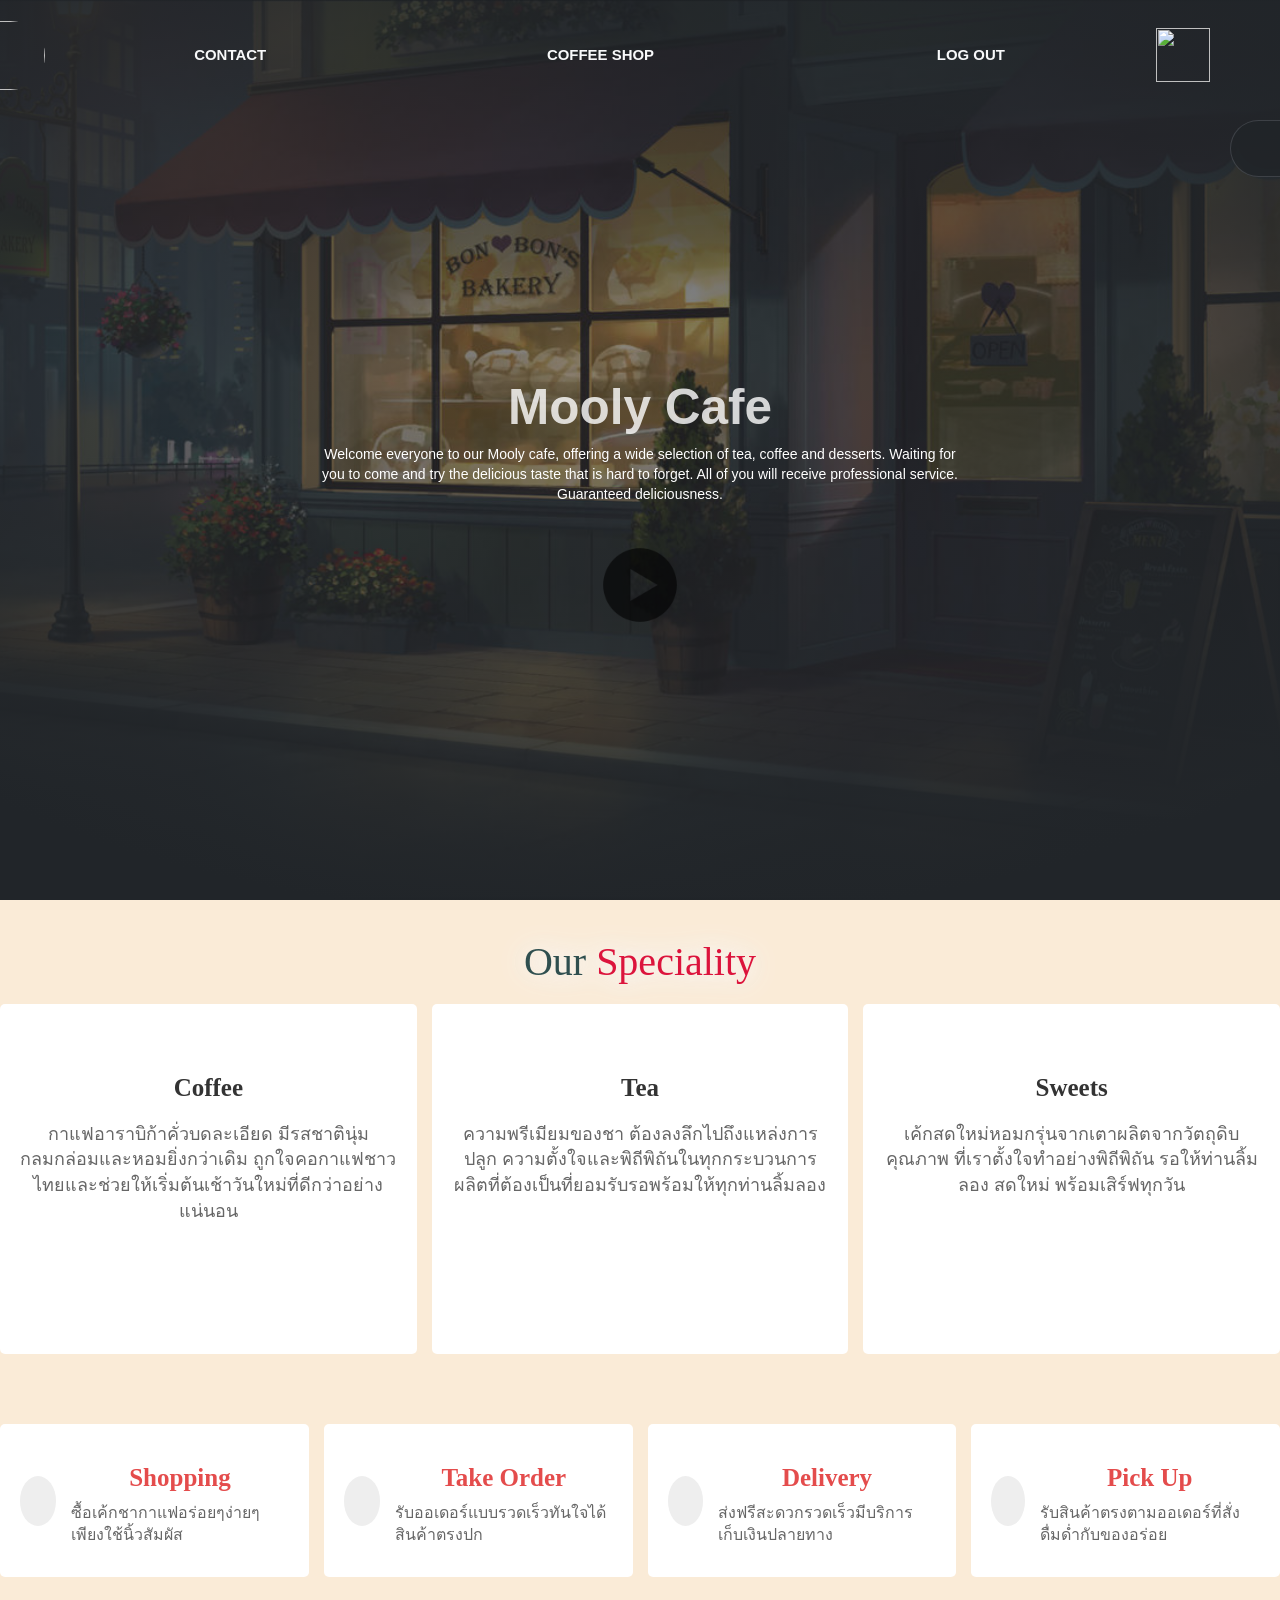
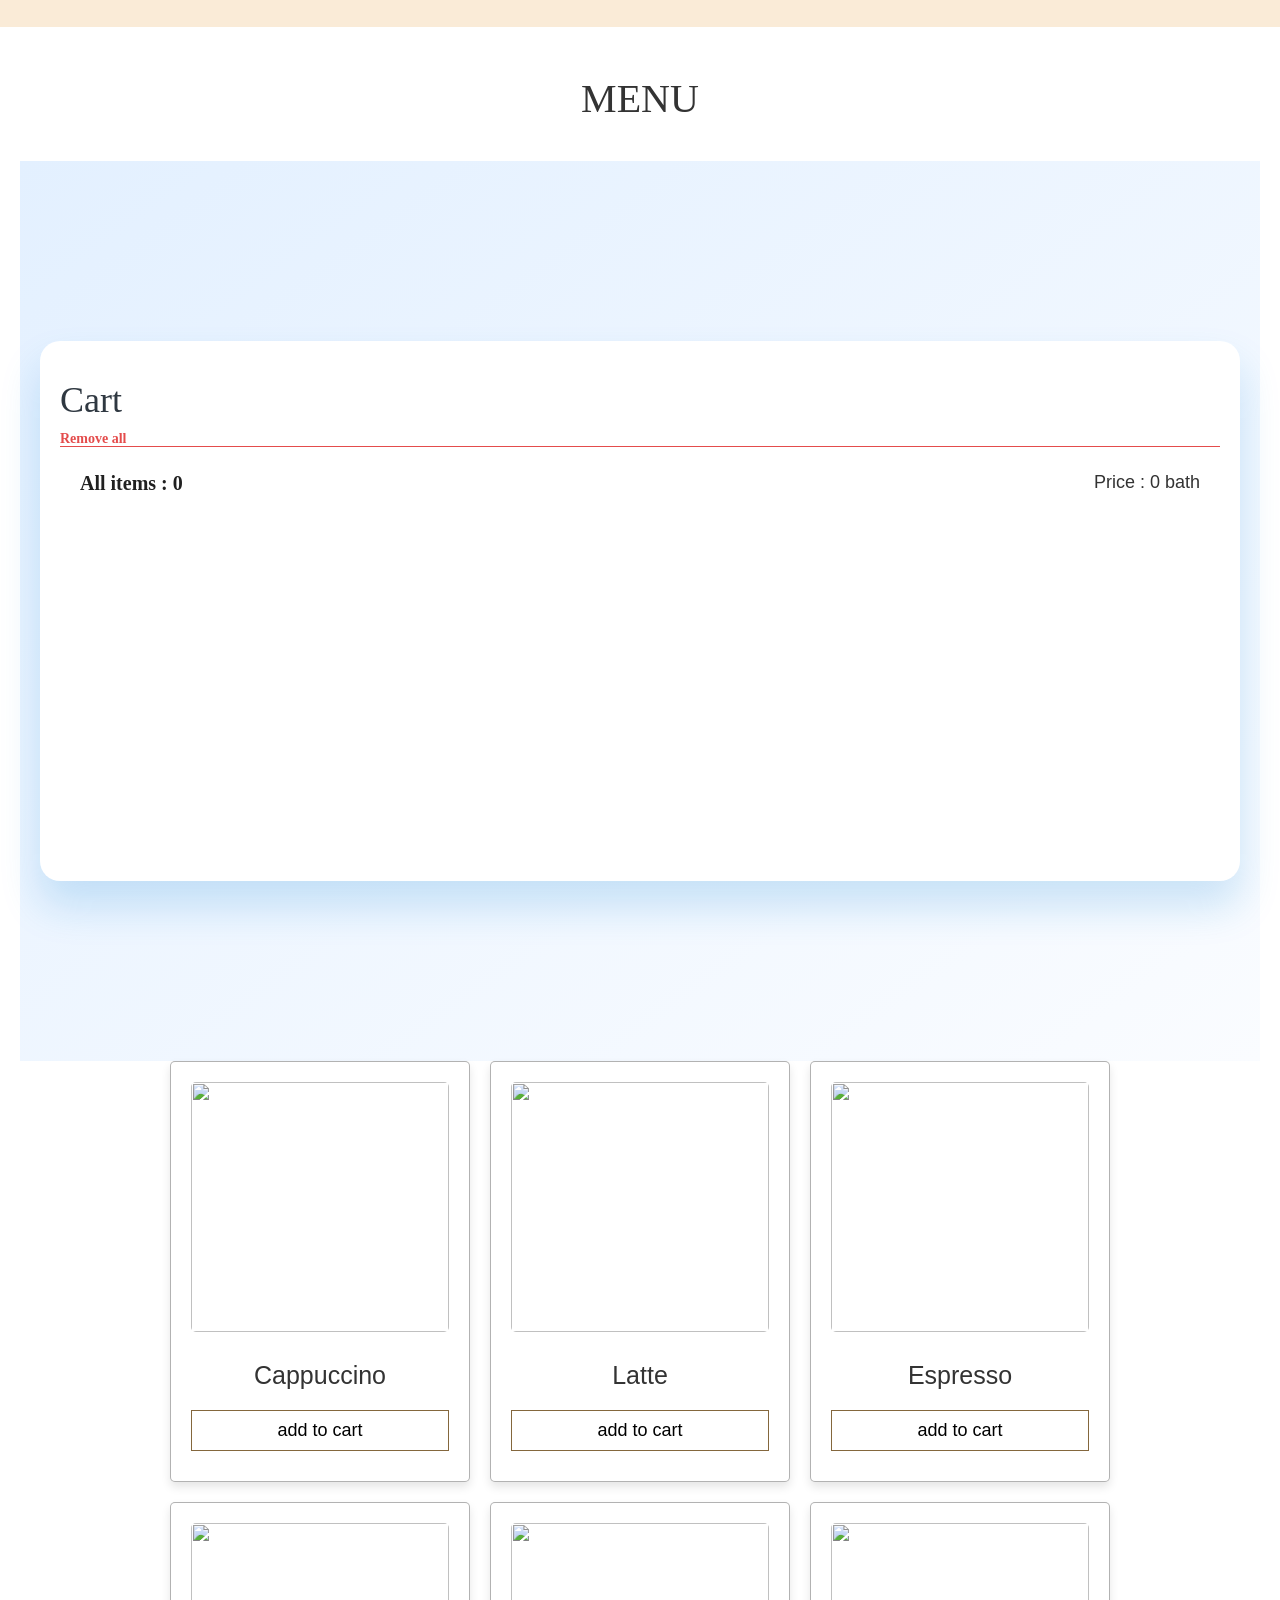
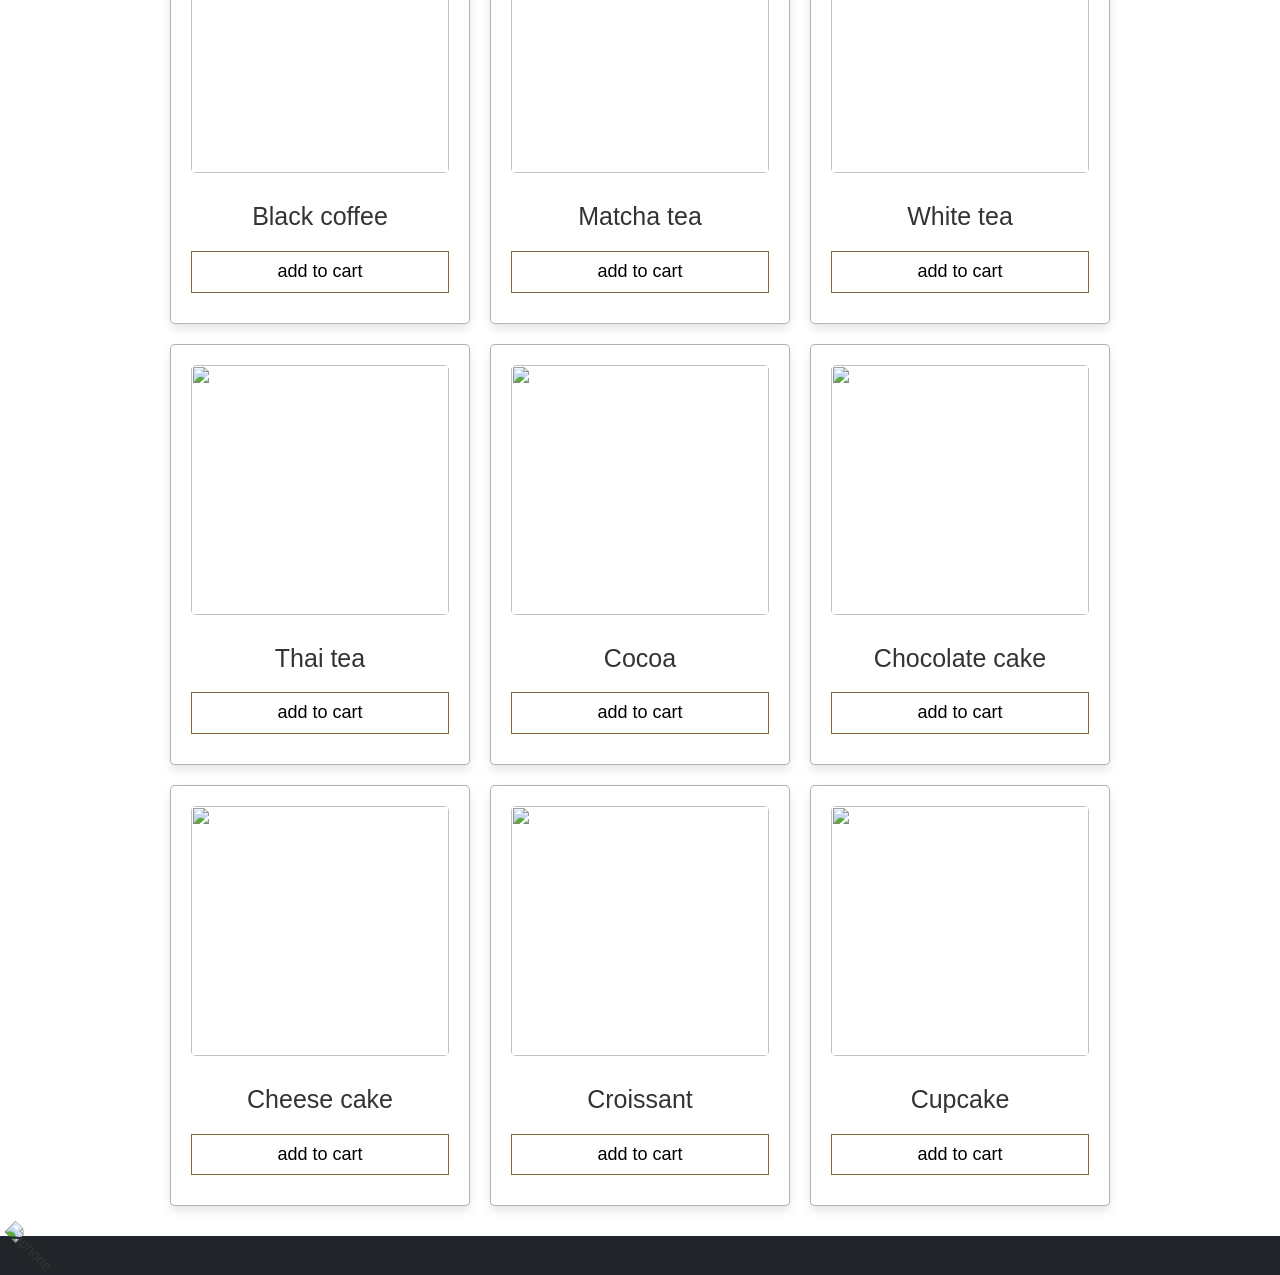
==== commit 53059146: "cafeweb" ====
--- a/cafe.html
+++ b/cafe.html
@@ -1,63 +1,126 @@
 <!DOCTYPE html>
 <html lang="en">
+
 <head>
-	<meta charset="utf-8">
+    <meta charset="utf-8">
     <meta name="viewport" content="width=device-width, initial-scale=1, shrink-to-fit=no">
     <meta name="description" content="Start your development with Dorang landing page.">
     <meta name="author" content="Devcrud">
-    <title>Nut So cool</title>
+    <title>Mooly Cafe</title>
     <!-- font icons -->
     <link rel="stylesheet" href="assets/vendors/themify-icons/css/themify-icons.css">
 
-   
-	<link rel="stylesheet" href="assets/css/dorang.css">
+    <link rel="stylesheet" href="assets/css/dorang.css">
     <link rel="stylesheet" href="styles/cafe.css">
     <link rel="stylesheet" href="styles/cafeContent.css">
     <link rel="stylesheet" href="styles/daynighticon.css">
-    <link rel="stylesheet" href="https://cdnjs.cloudflare.com/ajax/libs/font-awesome/4.7.0/css/font-awesome.min.css">
+    <link rel="stylesheet" href="assets/css/iphone.css">
+    <script src="https://kit.fontawesome.com/d8a2875a15.js" crossorigin="anonymous"></script>
     <link rel="stylesheet" href="https://maxcdn.bootstrapcdn.com/bootstrap/3.4.1/css/bootstrap.min.css">
     <script src="https://ajax.googleapis.com/ajax/libs/jquery/3.6.0/jquery.min.js"></script>
     <script src="https://maxcdn.bootstrapcdn.com/bootstrap/3.4.1/js/bootstrap.min.js"></script>
-
-</head>
-<body data-spy="scroll" data-target=".navbar" data-offset="40" id="home" class="dark-theme">
-    
-    <!-- page navbar -->
-    <nav class="page-navbar" data-spy="affix" data-offset-top="10">
-        <ul class="nav-navbar container">
-            <li class="nav-item"><a href="contact.html" class="nav-link">CONTACT</a></li>
-            <li class="nav-item"><a href="" class="nav-link">COFFEE SHOP</a></li>
-            <li class="nav-item"><a href="index.html" class="nav-link">LOG OUT</a></li>
-            
-                
-        </ul>
-    </nav><!-- end of page navbar -->
-
-    <div class="theme-selector">
-        <a href="javascript:void(0)" class="spinner">
-            <i class="ti-paint-bucket"></i>
-        </a>
-        <div class="body">
-            <a href="javascript:void(0)" class="light"></a>
-            <a href="javascript:void(0)" class="dark"></a>
-        </div>
-    </div>  
-
-    <!-- page header -->
-    <header class="header">
-        <div class="overlay"></div>
-        <div class="header-content">
-            <h1 class="header-title">Mooly Cafe</h1>
-            <p class="header-subtitle">Welcome everyone to our Mooly cafe, offering a wide selection of tea, coffee and desserts. Waiting for you to come and try the delicious taste that is hard to forget. All of you will receive professional service. Guaranteed deliciousness.</p>
-
-           
-
-        </div>
-    </header><!-- end of page header -->
-    <script src="src/cafe.js"></script>
+    </head>
+        <body data-spy="scroll" data-target=".navbar" data-offset="40" id="home" class="dark-theme">
+            <nav class="page-navbar" data-spy="affix" data-offset-top="10">
+                <ul class="nav-navbar container">
+                    <img class="logo" alt="" width="140" height="69">
+                    <li class="nav-item"><a href="contact.html" class="nav-link">CONTACT</a></li>
+                    <li class="nav-item"><a href="" class="nav-link">COFFEE SHOP</a></li>
+                    <li class="nav-item"><a href="index.html" class="nav-link">LOG OUT</a></li>
+                    <li>
+                        <input type="hidden" id='hidden_token'>
+                            <a data-toggle="modal" href="#myModal" role="button"><img class="btn-search" src="https://i.ibb.co/DpwT6gm/search.png" /></a>
+                            <div class="modal" id="myModal">
+                                <div class="modal-dialog">
+                                    <div class="modal-content">
+                                        <div class="modal-header">
+                                            <button type="button" class="close" data-dismiss="modal" aria-hidden="true">×</button>
+                                            <h3 class="modal-title">Search</h3>
+                                        </div>
+                                        <div class="modal-body">
+                                            <form>
+                                                <div class="form-group">
+                                                <label for="Genre" class="">แนวเพลง</label>
+                                                <select name="" id="select_genre" class="form-control">
+                                                    <option>Select...</option>
+                                                </select>
+                                                </div>
+                                                <div class="form-group">
+                                                <label for="Genre" class="">เลือกเพลย์ลิสต์</label>
+                                                <select name="" id="select_playlist" class="form-control">
+                                                    <option>Select...</option>
+                                                </select>
+                                                </div>
+                                            </form>
+                                        </div>
+                                        <div class="modal-footer">
+                                            <button type="button" id="btn_submit" class="btn btn-success col-sm-6" href="#myModal2" data-toggle="modal" data-dismiss="modal">Search</button>
+                                        </div>
+                                    </div>
+                                </div>
+                            </div>
+                            <div class="modal" id="myModal2" data-backdrop="static">
+                                <div class="modal-dialog modal-lg">
+                                    <div class="modal-content">
+                                        <div class="modal-header">
+                                            <button type="button" class="close" data-dismiss="modal" aria-hidden="true">×</button>
+                                            <h3 class="modal-title">List Music</h3>
+                                        </div>
+                                        <div class="container"></div>
+                                        <div class="modal-body">
+                                            <div class="col-sm-12 px-0">
+                                                <div class="list-group song-list">
+                                                </div>
+                                            </div>
+                                        </div>
+                                        <div class="modal-footer">
+                                            <button href="#" data-dismiss="modal" class="btn">Close</button>
+                                            <button href="#" class="btn btn-primary">Save changes</button>
+                                        </div>
+                                    </div>
+                                </div>
+                            </div>
+                    </li>
+
+
+                </ul>
+            </nav>
+
+            <div class="theme-selector">
+                <a href="javascript:void(0)" class="spinner">
+                    <i class="fa-solid fa-hanukiah"></i>
+                </a>
+                <div class="body">
+                    <a href="javascript:void(0)" class="light"></a>
+                    <a href="javascript:void(0)" class="dark"></a>
+                </div>
+            </div>
+
+        <!-- page header -->
+            <header class="header">
+                <div class="overlay"></div>
+                <div class="header-content">
+                    <h1 class="header-title">Mooly Cafe</h1>
+                    <p class="header-subtitle">Welcome everyone to our Mooly cafe, offering a wide selection of tea, coffee and
+                        desserts. Waiting for you to come and try the delicious taste that is hard to forget. All of you will
+                        receive professional service. Guaranteed deliciousness.
+                    </p>
+              
+                <div class="row" id="song-detail"></div> 
+
+
+
+                </div>
+            <div class="play-btn-inner">
+              <img src="play.png" id="icon" width="80" 
+              height="80" >
+                   
+            </div>
+            </header><!-- end of page header -->
+            <script src="src/cafe.js"></script>
     <!-- coffe shop -->
     <section class="coffeeshop">
-        <h1 class="heading1"> our <span>speciality</span> </h1>
+        <h1 class="heading1"> Our <span>Speciality</span> </h1>
         <div class="box-container1">
             <div class="box1">
                 <img class="image"
@@ -94,159 +157,122 @@
                         สดใหม่ พร้อมเสิร์ฟทุกวัน</p>
                 </div>
             </div>
-            
-            <div class="icons">
-                <i class="fa-duotone fa-cart-shopping-fast"></i>
-                <div class="contenti">
-                    <h3>Shopping</h3>
-                </div>
-            </div>
-
-            <div class="icons">
-                <i class="fa-duotone fa-cart-shopping-fast"></i>
-                <div class="contenti">
-                    <h3>ส่งของ</h3>
-                </div>
-            </div>
-
-            <div class="icons">
-                <i class="fa-duotone fa-cart-shopping-fast"></i>
-                <div class="contenti">
-                    <h3>ลูกค้ารับสินค้า</h3>
-                </div>
-            </div>
-        </div>
-        
-    </section>
+        </div>
+    </section>
+
+
+
+    <section class="icons-container1">
+
+        <div class="icons1">
+            <i class="fa-solid fa-bag-shopping"></i>
+            <div class="content1">
+                <h3>Shopping</h3>
+                <P>ซื้อเค้กชากาแฟอร่อยๆง่ายๆเพียงใช้นิ้วสัมผัส</P>
+            </div>
+        </div>
+
+        <div class="icons1">
+            <i class="fa-solid fa-square-pen"></i>
+            <div class="content1">
+                <h3>Take Order</h3>
+                <p>รับออเดอร์แบบรวดเร็วทันใจได้สินค้าตรงปก</p>
+            </div>
+        </div>
+
+        <div class="icons1">
+            <i class="fa-solid fa-truck-fast"></i>
+            <div class="content1">
+                <h3>Delivery</h3>
+                <p>ส่งฟรีสะดวกรวดเร็วมีบริการเก็บเงินปลายทาง</p>
+            </div>
+        </div>
+
+        <div class="icons1">
+            <i class="fa-solid fa-hand-holding"></i>
+            <div class="content1">
+                <h3>Pick Up</h3>
+                <p>รับสินค้าตรงตามออเดอร์ที่สั่ง ดื่มด่ำกับของอร่อย</p>
+            </div>
+        </div>
+
+    </section>
+
+
     <!-- รูปไอคอนตะกร้าจ้า  : <i class="fa-duotone fa-cart-shopping"></i> -->
-    
+
     <section class="coffeebar" id="coffeebar">
         <div class="heading">
             <h3>MENU</h3>
-            <button type="botton btn-cart">My cart</button>
-        </div>
-        
-        <div class=" cart">
-            <h2 class="cart-title">Cart</h2>
-            
-        </div>
-
-        <div class="box-container">
+        </div>
+
+        <div class="Cart">
+            <div class="cart-container">
+                <div class="Cart-Heading">
+                    <h1 class=>Cart</h1>
+                    <h5 class="Action" onclick="clearCart()">Remove all</h5>
+                </div>
+                <div class="Cart-Items">
+                    <div class="counter-item">
+                        <h4 class="counter" id="counterCart">0</h4>
+                        <h4 calss="priceCart" id="priceCart">0</h4>
+                    </div>
+                </div>
+                <div class="box-cart" id="boxCart">
+                    <div class="counter-item">
+                        <h4>name Coffee</h4>
+                        <h4>900 bath</h4>
+                    </div>
+                </div>
+            </div>
+        </div>
+
+        <div class="box-container" id="box-container">
+            <!-- formcafeshop.js -->
             <div class="box">
                 <span class="price"> 50bath </span>
                 <img src="https://i.ibb.co/fpjVnZF/cappucino.jpg" alt="">
                 <h3>Cappuccino</h3>
-                <div class="buttons">
-                    <!-- <input type ="number" value = "1" class = "product"> -->
-                    <a href="#" class="btn-add">add to cart</a>
-                </div>
-            </div>
-
-            <div class="box">
-                <span class="price"> 50bath </span>
-                <img src="https://i.ibb.co/N7mYw18/Latte-art.jpg" alt="">
-                <h3>Latte</h3>
-                <div class="buttons">
-                    <a href="#" class="btn-cart">add to cart</a>
-                </div>
-            </div>
-
-            <div class="box">
-                <span class="price"> 50bath </span>
-                <img src="https://i.ibb.co/1f94T7Z/es.jpg" alt="">
-                <h3>Espresso</h3>
-                <div class="buttons">
-                    <a href="#" class="btn-cart">add to cart</a>
-                </div>
-            </div>
-
-            <div class="box">
-                <span class="price"> 50bath </span>
-                <img src="https://i.ibb.co/y65c2xg/bcoffee.jpg" alt="">
-                <h3>Black coffee</h3>
-                <div class="buttons">
-                    <a href="#" class="btn-cart">add to cart</a>
-                </div>
-            </div>
-
-            <div class="box">
-                <span class="price"> 50bath </span>
-                <img src="https://i.ibb.co/X7wWy4K/matcha.jpg" alt="">
-                <h3>Matcha tea</h3>
-                <div class="buttons">
-                    <a href="#" class="btn-cart">add to cart</a>
-                </div>
-            </div>
-
-            <div class="box">
-                <span class="price"> 60 bath </span>
-                <img src="https://i.ibb.co/4sgkLrQ/whitetea.jpg" alt="">
-                <h3>White tea</h3>
-                <div class="buttons">
-                    <a href="#" class="btn-cart">add to cart</a>
-                </div>
-            </div>
-
-            <div class="box">
-                <span class="price"> 40bath </span>
-                <img src="https://i.ibb.co/pfft38P/tea.jpg" alt="">
-                <h3>Thai tea</h3>
-                <div class="buttons">
-                    <a href="#" class="btn-cart">add to cart</a>
-                </div>
-            </div>
-
-            <div class="box">
-                <span class="price"> 40bath </span>
-                <img src="https://i.ibb.co/c6w3RBk/cocoamilk.jpg" alt="">
-                <h3>Cocoa</h3>
-                <div class="buttons">
-                    <a href="#" class="btn-cart">add to cart</a>
-                </div>
-            </div>
-
-            <div class="box">
-                <span class="price"> 60bath </span>
-                <img src="https://i.ibb.co/RP58Jt3/Chocolatecake.jpg" alt="">
-                <h3>Chocolate cake</h3>
-                <div class="buttons">
-                    <a href="#" class="btn-cart">add to cart</a>
-                </div>
-            </div>
-
-            <div class="box">
-                <span class="price"> 60 bath </span>
-                <img src="https://i.ibb.co/W2pWGGS/cheesecake.jpg" alt="">
-                <h3>Cheese cake</h3>
-                <div class="buttons">
-                    <a href="#" class="btn-cart">add to cart</a>
-                </div>
-            </div>
-
-            <div class="box">
-                <span class="price"> 60 bath </span>
-                <img src="https://i.ibb.co/FmWG3Bw/Croissant.png" alt="">
-                <h3>Croissant</h3>
-                <div class="buttons">
-                    <a href="#" class="btn-cart">add to cart</a>
-                </div>
-            </div>
-
-            <div class="box">
-                <span class="price"> 60 bath </span>
-                <img src="https://i.ibb.co/64CjGXd/cupcake.jpg" alt="">
-                <h3>Cupcake</h3>
-                <div class="buttons">
-                    <a href="#" class="btn-cart">add to cart</a>
-                </div>
-            </div>
-        </div>
-    </section>
-  
-   
-
+                <div class="buttonsCart" key=99 onclick="callButtonsCart()">
+                    <h5 class="btn-cart">add to cart</h5>
+                </div>
+            </div>
+        </div>
+
+    </section>
+
+    <!-- Iphone Rotatoin -->
+    <section>
+        <div class="phoneMoblie">
+            <img src="https://i.ibb.co/sww2z58/iphone.png" height="400px" id="iphoneImg"alt="iphone" border="0">
+        </div>
+    </section>
+    <!-- song -->
+    <audio id="mySong">
+
+        <source src="https://docs.google.com/uc?export=download&id=1FXF6syZ-OhKz3xKMqD3kHhk8G78vIQgQ" type="audio/mp3">
+        
+    </audio>
+    <script>
+     var mySong = document.getElementById("mySong")
+     var icon = document.getElementById("icon")
+     icon.onclick = function(){
+        if(mySong.paused){
+            mySong.play();
+            icon.src = "puase.png"
+        }
+        else{
+            mySong.pause();
+            icon.src ="play.png"
+            
+        }       
+     }
+    </script>
+    <!-- list item -->
+    <script src="src/cafeshop.js"></script>
     <!-- open js -->
     <script src="src/Openns.js"></script>
 
-</body>
-</html>
+    </body>
+
+</html>
--- a/assets/css/dorang.css
+++ b/assets/css/dorang.css
@@ -241,7 +241,7 @@
   width: 20px;
   height: 20px;
   border-radius: 50%;
-  margin-top: 15px;
+  margin-bottom: 20%;
 }
 
 .theme-selector .body a.light {
@@ -342,8 +342,12 @@
   transition: .2s;
   -webkit-transition-timing-function: linear;
           transition-timing-function: linear;
-}
-
+} 
+.btn-search {
+  content: url("https://i.ibb.co/wpPD8GJ/search-white.png");
+  width: 54px;
+  height: 54px;
+}
 .header .overlay {
   position: absolute;
   left: 0;
@@ -518,6 +522,21 @@
   background-image: url(../styles/image/header-light.png);
 }
 
+body.light-theme .btn-search {
+  content: url("https://i.ibb.co/DpwT6gm/search.png");
+}
+
+.logo{
+  border-radius: 75px;
+  margin-left: -150px;
+  content: url("https://i.ibb.co/S5Xzkwb/logo-white.png");
+}
+
+body.light-theme .logo{
+  border-radius: 75px;
+  margin-left: -150px;
+  content: url("https://i.ibb.co/yNWkSmM/logo-black.png");
+}
 body.light-theme .header .overlay {
   background-image: -webkit-radial-gradient(48% 42%, 140% 110%, rgba(255, 255, 255, 0.4), rgba(255, 255, 255, 0.5), rgba(255, 255, 255, 0.65), rgba(255, 255, 255, 0.75), rgba(255, 255, 255, 0.93), #fff 55%, #fff 200%);
   background-image: radial-gradient(1500% 300% at 48% 42%, rgba(255, 255, 255, 0.4), rgba(255, 255, 255, 0.5), rgba(255, 255, 255, 0.65), rgba(255, 255, 255, 0.75), rgba(255, 255, 255, 0.93), #fff 55%, #fff 200%);
@@ -555,7 +574,7 @@
   color: #212529;
 }
 
-body.light-theme .form-control {
+body.light-theme .form-control  {
   border-color: #adb5bd;
   background: rgba(206, 212, 218, 0.6);
   color: #343a40;
@@ -602,6 +621,9 @@
   color: #212529;
 }
 
-body.dark-theme {
+body.dark-theme  {
   background: #212529;
 }
+.modal-bottom, .modal-top{
+  
+}
--- a/styles/cafe.css
+++ b/styles/cafe.css
@@ -110,26 +110,15 @@
 #exampleModal {
     color: black;
 }
-
-#inputTimer {
-    text-align: center;
-    border-radius: 15px;
-    width: 50px;
-    height: 49px;
-}
-
-#btnSwiftMode1:hover,
-#btnSwiftMode2:hover,
-#btnTimer1:hover,
-#btnTimer2:hover {
-    filter: drop-shadow(0 0 20px rgb(245, 245, 245))drop-shadow(0 0 50px rgb(248, 246, 246));
-    cursor: pointer;
-    transform: scale(1.2);
-    transition: 0.3s;
-}
+.modal-content{
+    background-color: #1dd463;
+    background-image: linear-gradient(#1dd463, #171613);
+}
+
 .modal-title {
     color:black;
     padding-top:10px;
+    text-align: center;
 }
 
 #textUsername {
@@ -149,12 +138,11 @@
 /* มายนัด */
 .coffeeshop {
     display: flex;
-    min-height: 100vh;
     width: 100%;
     flex-direction: column;
-    padding: 100px 100px 100px;
+    padding-top: 10px;
+    padding-bottom: 20px;
     max-width: 100vw;
-    margin: 0 auto;
     background-color: antiquewhite;
     
 }
@@ -174,8 +162,11 @@
     color: var(--black);
     font-family: 'Merienda One', cursive;
 }
-
+.modal-backdrop {
+    display: none;
+}
 .heading1{
+    font-family: "item", cursive;
     text-align: center;
     font-size: 4rem;
     padding: 1rem;
@@ -183,6 +174,7 @@
     filter: drop-shadow(0 0 10px rgb(245, 245, 245))drop-shadow(0 0 15px rgb(248, 246, 246));
 }
 .heading1 span{
+    font-family: "item", cursive;
     color: crimson;
 }
 .coffeeshop .box-container1 {
@@ -261,8 +253,10 @@
 
 }
 .coffeeshop .box-container1 .box1 .content1 h3{
+    font-family: "item", cursive;
     font-size: 2.5rem;
     color: #333;
+    font-weight: bold;
 }
 .coffeeshop .box-container1 .box1 .content1 p{
     font-size: 1.8rem;
@@ -273,41 +267,105 @@
     top: 0;
 }
 
-.icons{
+/* .count{
+    display: grid;
+    grid-template-columns: repeat(auto-fit, minmax(27rem, 1fr));
+    gap: 1.5rem;
+    align-items: flex-start;
+    background-color: antiquewhite;
+    padding-top: 10px;
+    padding-bottom: 20px;
+}
+.count .icons{
     display: flex;
     align-items: center;
     gap: 1.5rem;
     padding: 2rem;
-    background: #fff;
+    background:#fff;
     box-shadow: var(--box-shadow);
     border-radius: .5rem;
-}
-.icons i{
+
+}
+.count .icons i{
     height: 5rem;
     width: 5rem;
     line-height: 5rem;
     font-size: 2.5rem;
     border-radius: 50%;
     background: #eee;
-    color:var(--black);
-    text-align: center;
-}
-.icons .cotenti h3{
-    color: var(--yellow);
+    color: var(--black);
+    text-align: center;
+}
+.count .icons .contenti h3{
+    color: #333;
     font-size: 2.5rem;
-}
-.icons:hover i{
-    background: var(--yellow);
-}
-.icons:hover .cotenti h3{
-    color: #fff;
-}
-
-
-
-
-
-
+    margin-bottom: .5rem;
+    text-align: center;
+}
+.count .icons:hover{
+    background: rgb(255, 119, 194)
+}
+.count .icons:hover i{
+    color: rgb(17, 0, 255);
+} */
+.icons-container1{
+    display: grid;
+    grid-template-columns: repeat(auto-fit, minmax(25rem, 1fr));
+    gap:1.5rem;
+    padding-top: 5rem;
+    padding-bottom: 5rem;
+    background: #eee;
+    background-color: antiquewhite;
+}
+
+.icons-container1 .icons1{
+    background:#fff;
+    display: flex;
+    align-items: center;
+    box-shadow: var(--box-shadow);
+    border-radius: .5rem;
+    padding:2rem;
+    gap:1.5rem;
+}
+
+.icons-container1 .icons1 i{
+    height:5rem;
+    width:5rem;
+    line-height:5rem;
+    font-size:2.5rem;
+    color:black;
+    background:#eee;
+    text-align: center;
+    border-radius: 50%;
+}
+
+.icons-container1 .icons1 .content1 h3{
+    font-family: "item", cursive;
+    font-size: 2.5rem;
+    color:#E44C4C;
+    text-align: center;
+    font-weight: bold;
+}
+.icons-container1 .icons1 .content1 p{
+    font-size: 1.6rem;
+    color: #666;
+    text-align: left;
+}
+
+.icons-container1 .icons1:hover{
+    background:#333;
+}
+
+.icons-container1 .icons1:hover i{
+    background:yellow;
+}
+
+.icons-container1 .icons1:hover .content1 h3{
+    color:#fff;
+}
+.icons-container1 .icons1:hover .content1 p{
+    color:#fff;
+}
 
 
 
@@ -328,6 +386,85 @@
     align-items: flex-start;
     justify-content: center;
 }
+
+.Cart{
+    margin: 0;
+    padding: 0;
+    background: linear-gradient(to bottom right, #E3F0FF, #FAFCFF);
+    width: 100%;
+    min-height: 100vh;
+    display: flex;
+    justify-content: center;
+    align-items: center;
+    padding: 20px;
+}
+.cart-container{
+    min-width: 100%;
+    min-height: 60vh;
+    background-color: #ffffff;
+    border-radius: 20px;
+    box-shadow: 0px 25px 40px #1687d933;
+    padding: 20px;
+}
+
+.Cart-Heading{
+    font-size: 20px;
+    font-family: Open sans-serif;
+    font-weight: 700;
+    color: #2F3841;
+}
+
+.Action{
+    font-size: 14px;
+    font-family: Open sans-serif;
+    font-weight: 600;
+    color: #E44C4C;
+    cursor: pointer;
+    border-bottom: 1px solid #E44C4C;
+   }
+
+.counter-item{
+    max-height: 70vh;
+    display: flex;
+    justify-content: space-between;
+    align-items: center;
+    padding: 5px 20px;
+}
+
+.btn-counter{
+    width: 40px;
+    height: 40px;
+    border-radius: 50%;
+    background-color: #d9d9d9;
+    display: flex;
+    justify-content: center;
+    align-items: center;
+    font-size: 20px;
+    font-family: ‘Open Sans’;
+    font-weight: 900;
+    color: #202020;
+    cursor: pointer;
+}
+
+.counter{
+    font-size: 20px;
+    font-family: ‘Open Sans’;
+    font-weight: 900;
+    color: #202020;
+}
+
+.price-item{
+    height: 100%;
+    text-align: right;
+}
+
+.box-cart{
+    width: 100%;
+    height: 100%;
+    display: block;
+}
+
+
 
 .coffeebar .box-container .box {
     padding: 2rem;
@@ -374,7 +511,7 @@
     padding-top: 1rem;
 }
 
-.coffeebar.box-container.box.buttons{
+.buttonsCart{
    display: flex;
    gap:1.5rem;
    flex-wrap: wrap;
@@ -383,22 +520,219 @@
 
 }
 
-.coffeebar.box-container.box.buttons a{
+.buttonsCart h5{
     flex:1 1 16rem;
     padding:1rem;
     font-size: 1.8rem;
     width: 50%;
     color:rgb(0, 0, 0);
-    border:.1rem solid #444;
+    border:.1rem solid #84673d;
  }
 
-.coffeebar.box-container.box.buttons a .btn-cart{
+.btn-cart{
     background-color: white;
     color: black;
     border: 2px solid #84673d;
  }
 
-.coffeebar.box-container.box.buttons a .btn-cart:hover{
+.btn-cart:hover{
     background-color: #84673d;
     color: rgb(0, 0, 0);
- }+ }
+
+.addCart{
+    background-color: #84673d !important; 
+ }
+
+ /* modal box */
+.modalBox {
+    position: fixed;
+    width: 0%;
+    height: 0%;
+    display: block;
+    z-index: 1000;
+    opacity: 0;
+    visibility: hidden;
+    background: rgba(33, 37, 41, 0.3);
+  }
+  
+  .modalBox .modalBox-body {
+    width: 0%;
+    height: 0%;
+    -webkit-transition: height .4s;
+    transition: height .4s;
+    overflow: hidden;
+    position: absolute;
+    left: 50%;
+    top: 50%;
+    -webkit-transform: translate(-50%, -50%);
+        -ms-transform: translate(-50%, -50%);
+            transform: translate(-50%, -50%);
+  }
+  
+  .modalBox.show {
+    opacity: 1;
+    visibility: visible;
+    top: 0;
+    width: 100%;
+    height: 100%;
+  }
+  
+  .modalBox.show .modalBox-body {
+    width: 70%;
+    height: 450px;
+  }
+  
+  /* page navbar */
+  .page-navbar {
+    z-index: 999;
+    position: fixed;
+    width: 100%;
+    top: 0;
+    display: -webkit-box;
+    display: -webkit-flex;
+    display: -ms-flexbox;
+    display: flex;
+    height: 110px;
+    -webkit-transition: all, 0.5s;
+    transition: all, 0.5s;
+  }
+  
+  @media (prefers-reduced-motion: reduce) {
+    .page-navbar {
+      -webkit-transition: none;
+      transition: none;
+    }
+  }
+  
+  .page-navbar .nav-navbar {
+    height: 100%;
+    list-style-type: none;
+    padding-left: 0;
+    display: -webkit-box;
+    display: -webkit-flex;
+    display: -ms-flexbox;
+    display: flex;
+    -webkit-box-align: center;
+    -webkit-align-items: center;
+        -ms-flex-align: center;
+            align-items: center;
+  }
+  
+  .page-navbar .nav-navbar .nav-item {
+    -webkit-box-flex: 1;
+    -webkit-flex-grow: 1;
+        -ms-flex-positive: 1;
+            flex-grow: 1;
+    text-align: center;
+    -webkit-flex-basis: 0;
+        -ms-flex-preferred-size: 0;
+            flex-basis: 0;
+  }
+  
+  .page-navbar .nav-navbar .nav-link {
+    -webkit-box-flex: 1;
+    -webkit-flex-grow: 1;
+        -ms-flex-positive: 1;
+            flex-grow: 1;
+    text-align: center;
+    -webkit-flex-basis: 0;
+        -ms-flex-preferred-size: 0;
+            flex-basis: 0;
+    flex-grow: 1;
+    color: #f8f9fa;
+    font-weight: bold;
+    text-decoration: none;
+    font-size: calc(12px + (15 - 12) * ((100vw - 300px) / (1300 - 300)));
+  }
+  
+  .page-navbar .nav-navbar .nav-link i {
+    font-weight: bold;
+    display: inline-block;
+    margin-right: 3px;
+    position: relative;
+    top: 1px;
+    font-size: 14px;
+  }
+  
+  .page-navbar .nav-navbar .nav-link img {
+    width: calc(25px + (45 - 25) * ((100vw - 300px) / (1300 - 300)));
+  }
+  
+  .page-navbar .nav-navbar .search {
+    position: relative;
+  }
+  
+  .page-navbar .nav-navbar .search .search-wrapper {
+    position: absolute;
+    top: 170%;
+    right: 25%;
+    width: 100%;
+    background: rgba(33, 37, 41, 0.9);
+    border-radius: 0.25rem;
+    padding: 10px;
+    border: 1px solid #495057;
+    min-width: 250px;
+    opacity: 0;
+    visibility: hidden;
+    -webkit-transform: translateY(10px);
+        -ms-transform: translateY(10px);
+            transform: translateY(10px);
+    -webkit-transition: all, 0.3s;
+    transition: all, 0.3s;
+  }
+  
+  @media (prefers-reduced-motion: reduce) {
+    .page-navbar .nav-navbar .search .search-wrapper {
+      -webkit-transition: none;
+      transition: none;
+    }
+  }
+  
+  .page-navbar .nav-navbar .search .search-wrapper:after {
+    content: '';
+    width: 15px;
+    height: 15px;
+    border-radius: 3px;
+    display: block;
+    background: inherit;
+    -webkit-transform: rotate(45deg);
+        -ms-transform: rotate(45deg);
+            transform: rotate(45deg);
+    position: absolute;
+    top: -8px;
+    right: 40px;
+    border-top: 1px solid #495057;
+    border-left: 1px solid #495057;
+  }
+  
+  .page-navbar .nav-navbar .search .search-wrapper input {
+    border-radius: 0.25rem;
+    border-width: 1px;
+    padding: 5px 8px;
+    margin: 0;
+  }
+  
+  .page-navbar .nav-navbar .search .search-wrapper.show {
+    opacity: 1;
+    visibility: visible;
+    -webkit-transform: translateY(0);
+        -ms-transform: translateY(0);
+            transform: translateY(0);
+  }
+  
+  .page-navbar.affix {
+    background: #212529;
+    height: 70px;
+    border-bottom: 1px solid rgba(173, 181, 189, 0.1);
+  }
+  
+  .page-navbar.affix .nav-link {
+    color: #fff;
+  }
+
+  #btn_submit{
+    margin-left: 90px;
+  }
+  
+  
--- a/styles/cafeContent.css
+++ b/styles/cafeContent.css
@@ -1,4 +1,7 @@
-
+.play-btn-inner{
+    opacity: 0.6;
+     
+}
 .body-content {
     z-index: 990;
     position: relative;
@@ -26,7 +29,7 @@
         
         
 }
- 
+
 .block-content  {
 
     opacity: 1;
--- a/assets/css/iphone.css
+++ b/assets/css/iphone.css
@@ -0,0 +1,16 @@
+.phoneMobile{
+    display: flex;
+    position: relative;
+    background-color: rgb(255, 248, 148);
+    max-width: 100vw;
+    justify-content: center;
+    align-items: center;
+}
+
+#iphoneImg{
+    position: relative;
+    /* rotation 45 deg */
+    transform: rotate(45deg);
+    position: relative;
+
+}
